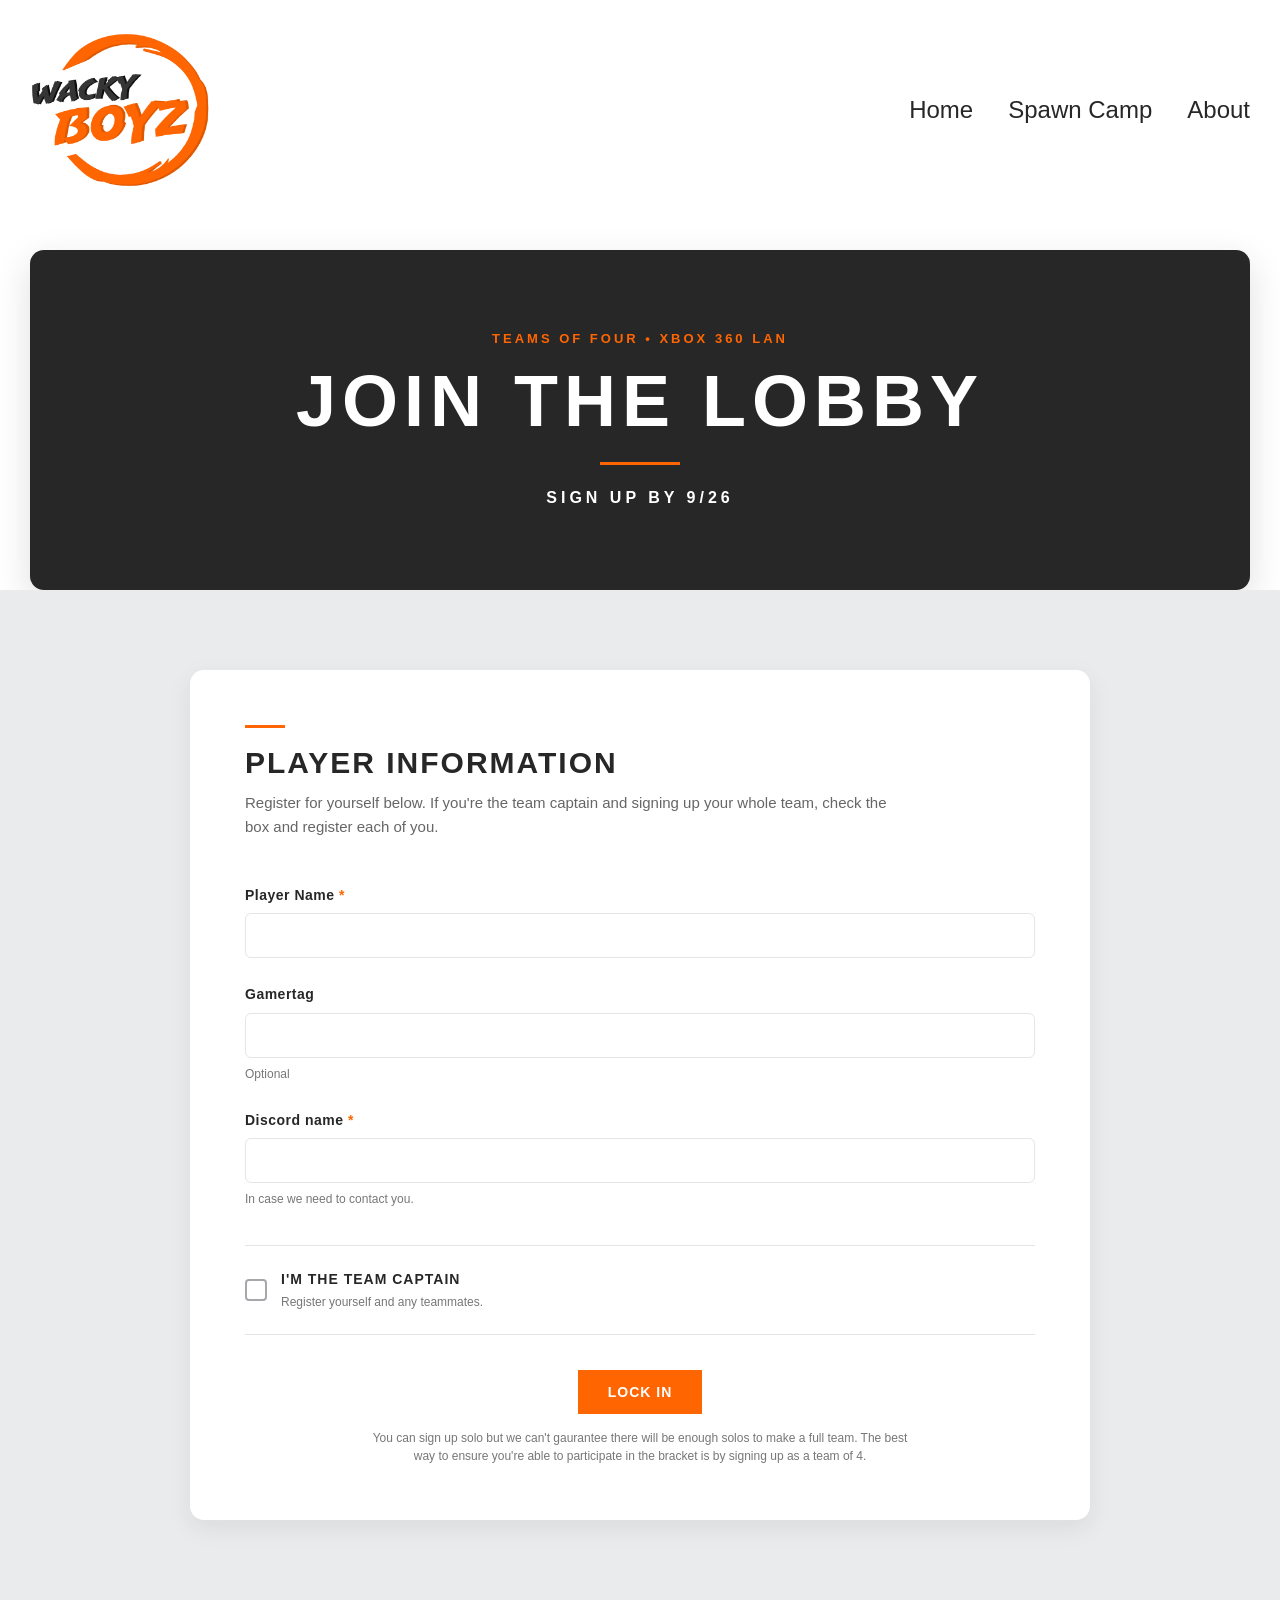
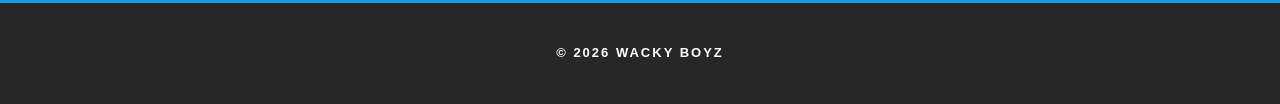
==== spawn-camp-signup.html @ e2bf660b "initial upload" ====
<!DOCTYPE html>

<html lang="en">

<head>

    <link rel="stylesheet" href="style.css">
    <link rel="stylesheet" href="spawn-camp-signup-style.css">

    <meta charset="UTF-8">
    <meta name="viewport" content="width=device-width, initial-scale=1.0">

    <meta name="robots" content="noindex, nofollow">

    <title>SPAWN CAMP Sign UP</title>

</head>

<body>


    <!-- HEADER -->

    <header class="site-header">

        <div class="header-inner">

            <a href="index.html" class="logo">
                <img src="wackyboyzlogo-orange.png" alt="Wacky Boyz Home">
            </a>

            <nav class="sc-nav">
                <a href="index.html">Home</a>
                <a href="spawn-camp.html">Spawn Camp</a>
                <a href="#">About</a>
            </nav>

        </div>

    </header>

    <main>

        <!-- SIGNUP HERO-->

        <section class="signup-hero">

            <div class="signup-hero-content">

                <p class="signup-eyebrow">
                    TEAMS OF FOUR • XBOX 360 LAN
                </p>

                <h1>
                    JOIN THE LOBBY
                </h1>

                <span class="signup-hero-line"></span>

                <p class="signup-hero-subtitle">
                    SIGN UP BY 9/26
                </p>

            </div>

        </section>

        <!-- SIGNUP FORM SECTION -->

        <section class="signup-section">

            <div class="signup-card">

                <!-- FORM HEADER -->

                <div class="signup-heading">

                    <span class="sc-section-line"></span>

                    <h2>
                        PLAYER INFORMATION
                    </h2>

                    <p>
                        Register for yourself below. If you're the team captain and signing up your whole team,
                        check the box and register each of you.
                    </p>

                </div>

                <!-- FORM -->

                <form id="spawn-camp-form">

                    <!-- HONEYPOT TEST -->
                     <div class="website-field" aria-hidden="true">
                        <label for="website">Website</label>
                        <input
                            type="text"
                            id="website"
                            name="website"
                            tabindex="-1"
                            autocomplete="off"
                            >
                     </div>
                    
                    <!-- PLAYER INFO -->

                    <div class="form-section">

                        <div class="form-field">

                            <label for="player-name">
                                Player Name
                                <span class="required">*</span>
                            </label>

                            <input
                                type="text"
                                id="player-name"
                                name="player-name"
                                required
                                >

                        </div>

                        <div class="form-field">

                            <label for="gamertag">
                                Gamertag
                            </label>

                            <input
                                type="text"
                                id="gamertag"
                                name="gamertag"
                                >

                                <span class="field-help">
                                    Optional
                                </span>

                        </div>

                        <div class="form-field">

                            <label for="discord">
                                Discord name
                                <span class="required">*</span>
                            </label>

                            <input
                                type="text"
                                id="discord"
                                name="discord"
                                required
                                >

                                <span class="field-help">
                                    In case we need to contact you.
                                </span>

                        </div>

                        <!-- CAPTAIN CHECKBOX -->

                        <div class="captain-option">

                            <label class="captain-label">

                                <input
                                    type="checkbox"
                                    id="captain"
                                    name="captain"
                                    >

                                    <span class="captain-checkmark"></span>

                                    <span class="captain-text">

                                        <strong>
                                            I'M THE TEAM CAPTAIN
                                        </strong>

                                        <small>
                                            Register yourself and any teammates.
                                        </small>

                                    </span>

                            </label>

                        </div>

                    </div>

                    <!-- CAPTAIN TEAM REGISTER -->

                    <div
                    class="team-section"
                    id="team-section"
                    >
                
                        <div class="form-section-heading">

                            <span class="sc-section-line"></span>

                            <h2>
                                TEAM INFO
                            </h2>

                            <p>
                                Enter your team name and add any teammates.
                            </p>

                        </div>

                        <!-- TEAM NAME -->

                        <div class="form-field">

                            <label for="team-name">
                                Team Name

                                <span class="required">*</span>
                            </label>

                            <input
                                type="text"
                                id="team-name"
                                name="teamName"
                                >

                        </div>

                        <!-- PLAYER 2 -->

                        <div class="team-player">

                            <h3>
                                PLAYER 2
                            </h3>
                        

                            <div class="player-fields">

                                <div class="form-field">

                                    <label for="player2-name">
                                        Player Name
                                        <span class="required">*</span>
                                    </label>

                                    <input
                                        type="text"
                                        id="player2-name"
                                        name="player2Name"
                                        >

                                </div>

                                <div class="form-field">

                                    <label for="player2-gamertag">
                                        Gamertag
                                    </label>

                                    <input
                                        type="text"
                                        id="player2-gamertag"
                                        name="player2Gamertag"
                                        >

                                </div>

                            </div>
                        
                        </div>

                        <!-- PLAYER 3 -->

                        <div class="team-player">

                            <h3>
                                PLAYER 3
                            </h3>
                        

                            <div class="player-fields">

                                <div class="form-field">

                                    <label for="player3-name">
                                        Player Name
                                        <span class="required">*</span>
                                    </label>

                                    <input
                                        type="text"
                                        id="player3-name"
                                        name="player3Name"
                                        >

                                </div>

                                <div class="form-field">

                                    <label for="player3-gamertag">
                                        Gamertag
                                    </label>

                                    <input
                                        type="text"
                                        id="player3-gamertag"
                                        name="player3Gamertag"
                                        >

                                </div>

                            </div>
                        
                        </div>

                        <!-- PLAYER 4 -->

                        <div class="team-player">

                            <h3>
                                PLAYER 4
                            </h3>
                        

                            <div class="player-fields">

                                <div class="form-field">

                                    <label for="player4-name">
                                        Player Name
                                        <span class="required">*</span>
                                    </label>

                                    <input
                                        type="text"
                                        id="player4-name"
                                        name="player4Name"
                                        >

                                </div>

                                <div class="form-field">

                                    <label for="player4-gamertag">
                                        Gamertag
                                    </label>

                                    <input
                                        type="text"
                                        id="player4-gamertag"
                                        name="player4Gamertag"
                                        >

                                </div>

                            </div>
                        
                        </div>

                </div>

                <!-- SUBMIT -->

                <div class="form-submit">

                    <button
                        type="submit"
                        class="button signup-button"
                    >
                        LOCK IN
                    </button>

                    <p class="individual-note">
                        You can sign up solo but we can't gaurantee there will be enough solos to make a full team. 
                        The best way to ensure you're able to participate in the bracket is by signing up as a team of 4.
                    </p>

                </div>


                </form>

                <div
                    id="form-message"
                    class="form-message"
                    role="alert"
                    aria-live="polite"
                >   
                    <div class="form-message-title"></div>
                    <div class="form-message-text"></div>
                </div>

            </div>

        </section>

    </main>

    <!-- FOOTER -->

    <footer class="sc-footer">

        <p>&copy; 2026 WACKY BOYZ</p>

    </footer>

    <!-- CAPTAIN FORM JAVASCRIPT -->


<script>

    // ==========================================
    // ELEMENTS
    // ==========================================

    const form =
        document.getElementById("spawn-camp-form");

    const captainCheckbox =
        document.getElementById("captain");

    const teamSection =
        document.getElementById("team-section");

    const teamName =
        document.getElementById("team-name");

    const player2Name =
        document.getElementById("player2-name");

    const player3Name =
        document.getElementById("player3-name");

    const player4Name =
        document.getElementById("player4-name");

    const formMessage =
        document.getElementById("form-message");

    const formMessageTitle =
        document.querySelector(".form-message-title");

    const formMessageText =
        document.querySelector(".form-message-text");


    // ==========================================
    // GOOGLE APPS SCRIPT URL
    // ==========================================

    const GOOGLE_SCRIPT_URL =
        "https://script.google.com/macros/s/AKfycbznLKEc0ATrYConMYRstm9h0zlsoPVOpaW9MFeiVCNhSXpK1Sp6u6oW7dK6UHxjqBIh/exec";


    // ==========================================
    // FORM MESSAGE
    // ==========================================

    function showFormMessage(type, title, message) {

        formMessage.classList.remove(
            "success",
            "error",
            "visible"
        );

        formMessage.classList.add(type);

        formMessageTitle.textContent =
            title;

        formMessageText.textContent =
            message;


        // Force the browser to recognize
        // the initial state before animating in.

        requestAnimationFrame(function() {

            formMessage.classList.add("visible");

        });


        // Bring the message into view

        formMessage.scrollIntoView({
            behavior: "smooth",
            block: "center"
        });

    }


    // ==========================================
    // CAPTAIN CHECKBOX
    // ==========================================

    captainCheckbox.addEventListener(
        "change",
        function() {

            const captain =
                this.checked;


            if (captain) {

                // Show team section

                teamSection.classList.add(
                    "visible"
                );


                // Require team name

                teamName.required = true;


                // Require all four players

                player2Name.required = true;
                player3Name.required = true;
                player4Name.required = true;

            } else {

                // Hide team section

                teamSection.classList.remove(
                    "visible"
                );


                // Remove requirements

                teamName.required = false;

                player2Name.required = false;
                player3Name.required = false;
                player4Name.required = false;

            }

        }
    );


    // ==========================================
    // FORM SUBMISSION
    // ==========================================

    form.addEventListener(
        "submit",
        async function(event) {

            // Prevent normal page submission

            event.preventDefault();


            // --------------------------------------
            // BROWSER VALIDATION
            // --------------------------------------

            if (!form.checkValidity()) {

                form.reportValidity();

                return;

            }


            // --------------------------------------
            // CAPTAIN VALIDATION
            // --------------------------------------

            if (captainCheckbox.checked) {

                const player2 =
                    player2Name.value.trim();

                const player3 =
                    player3Name.value.trim();

                const player4 =
                    player4Name.value.trim();


                if (
                    !player2 ||
                    !player3 ||
                    !player4
                ) {

                    showFormMessage(
                        "error",
                        "FULL TEAM REQUIRED",
                        "Captain registrations must include all 4 players."
                    );

                    return;

                }

            }


            // --------------------------------------
            // CHECK CAPTAIN STATUS
            // --------------------------------------

            const captain =
                captainCheckbox.checked;


            // --------------------------------------
            // BUILD FORM DATA
            // --------------------------------------

            const formData =
                new URLSearchParams();


            // --------------------------------------
            // PLAYER 1
            // --------------------------------------

            formData.append(
                "playerName",
                document
                    .getElementById("player-name")
                    .value
                    .trim()
            );

            formData.append(
                "gamertag",
                document
                    .getElementById("gamertag")
                    .value
                    .trim()
            );

            formData.append(
                "discord",
                document
                    .getElementById("discord")
                    .value
                    .trim()
            );


            // --------------------------------------
            // CAPTAIN
            // --------------------------------------

            formData.append(
                "captain",
                captain
                    ? "true"
                    : "false"
            );


            // --------------------------------------
            // TEAM NAME
            // --------------------------------------

            formData.append(
                "teamName",
                teamName.value.trim()
            );


            // --------------------------------------
            // PLAYER 2
            // --------------------------------------

            formData.append(
                "player2Name",
                player2Name.value.trim()
            );

            formData.append(
                "player2Gamertag",
                document
                    .getElementById("player2-gamertag")
                    .value
                    .trim()
            );

            formData.append(
                "player2Discord",
                ""
            );


            // --------------------------------------
            // PLAYER 3
            // --------------------------------------

            formData.append(
                "player3Name",
                player3Name.value.trim()
            );

            formData.append(
                "player3Gamertag",
                document
                    .getElementById("player3-gamertag")
                    .value
                    .trim()
            );

            formData.append(
                "player3Discord",
                ""
            );


            // --------------------------------------
            // PLAYER 4
            // --------------------------------------

            formData.append(
                "player4Name",
                player4Name.value.trim()
            );

            formData.append(
                "player4Gamertag",
                document
                    .getElementById("player4-gamertag")
                    .value
                    .trim()
            );

            formData.append(
                "player4Discord",
                ""
            );


            // --------------------------------------
            // HONEYPOT
            // --------------------------------------

            formData.append(
                "website",
                document
                    .getElementById("website")
                    .value
            );


            // ======================================
            // SEND TO GOOGLE APPS SCRIPT
            // ======================================

            try {

                const response =
                    await fetch(
                        GOOGLE_SCRIPT_URL,
                        {
                            method: "POST",
                            body: formData
                        }
                    );


                // ----------------------------------
                // READ GOOGLE RESPONSE
                // ----------------------------------

                const result =
                    await response.json();


                console.log(
                    "Google Apps Script response:",
                    result
                );


                // ----------------------------------
                // GOOGLE REJECTED SUBMISSION
                // ----------------------------------

                if (!result.success) {

                    showFormMessage(
                        "error",
                        "SOMETHING WENT WRONG",
                        result.message ||
                        "The registration could not be completed."
                    );

                    return;

                }


                // ==================================
                // SUCCESS
                // ==================================

                showFormMessage(
                    "success",
                    "You're Locked & Loaded",
                    "See you on the battlefield soldier o7"
                );


                // ----------------------------------
                // RESET FORM
                // ----------------------------------

                form.reset();


                // ----------------------------------
                // RESET TEAM SECTION
                // ----------------------------------

                teamSection.classList.remove(
                    "visible"
                );


                // ----------------------------------
                // RESET REQUIRED STATES
                // ----------------------------------

                teamName.required = false;

                player2Name.required = false;
                player3Name.required = false;
                player4Name.required = false;


            } catch (error) {

                // ----------------------------------
                // CONNECTION ERROR
                // ----------------------------------

                console.error(
                    "Registration error:",
                    error
                );


                showFormMessage(
                    "error",
                    "CONNECTION ERROR",
                    "We couldn't reach the registration server. Please check your connection and try again."
                );

            }

        }
    );

</script>



</body>





</html>
---- style.css ----
:root {
    --gray: #272727;
    --blue: #0c9ee7;
    --white: #ffffff;
    --light-gray: #a6a7ab;

    --background: #e9ebed;
    --border: #e3e5e7;

    --shadow: 0 8px 25px rgba(39,39,39,0.08);

    --orange: #ff6500;
}

* {
    box-sizing: border-box;
}

html {
    scroll-behavior: smooth;
}

body {
    margin: 0;
    padding: 0;
    
    background-color: var(--white);
    color: var(--gray);

    font-family: Arial, sans-serif;
    line-height: 1.6;
}
    
img {
    max-width: 100%;
    display: block;
}

a {
    color: var(--blue);
} 

.container {
    width: min(2000px, calc(100% - 60px));
    margin: 0 auto;
    padding: 0 30px;
}

.site-header {
    background: var(--white);
    border-bottom: none;
    

}

.header-inner {
    width: min(2000px, calc(100% - 60px));
    margin: 0 auto;

    min-height: 80px;
    padding: 20px 0px;

    display: flex;
    align-items: center;
}

.logo img{
    width: 180px;
    height: auto;
}

nav {
    display: flex;
    gap: 35px;
    margin-left: auto;
    align-items: center;

}

nav a {
    color: var(--gray);
    text-decoration: none;
    font-size: 24px;
    font-weight: 500;

    transition: color 0.2s ease;
}

nav a:hover {
    color: var(--blue);
}

h1,
h2,
h3 {
    color: var(--gray);
   margin-top: 0;
}

h1 {
    font-size: clamp(40px, 6vw, 64px);
    line-height: 1.05;
}

h2 {
    font-size: clamp(30px, 4vw, 42px);
    line-height: 1.1;
}

h3 {
    font-size: 22px;
    line-height: 1.2;
}

.button {
    display: inline-block;

    padding: 11px 22px;

    background: var(--blue);
    color: var(--white);

    text-decoration: none;

    font-size: 13px;
    letter-spacing: 0.5px;
    font-weight: 600;

    cursor: pointer;

    transition: 
        background-color 0.2s ease,
        border-color 0.2s ease,
        transform 0.2s ease;
}

.button:hover {
    background-color: var(--gray);
    border-color: var(--gray);

    transform: translateY(-1px);
}

.section-line {
    display: block;

    width: 40px;
    height: 3px;

    background-color: var(--blue);

    margin: 12px auto 0;
}

.section-heading {
    text-align: center;
    margin-bottom: 50px;
}

.section-heading h2 {
    margin: 0px;

    color: var(--gray);

    font-size: 32px;
    line-height: 1.2;
    letter-spacing: 2px;
}

.section-heading .section-line {
    width: 45px;
    height: 3px;

    background-color: var(--blue);
    
    margin: 12 auto 0;
}

.about-section {
    display: grid;
    grid-template-columns: 1fr 1fr;
    
    background-color: var(--white);

    padding: 70px 50px;

    border-radius: 14px;

    box-shadow: 0 8px 25px rgba(39,39,39,0.06);
}

.about-text {
    padding: 40px 50px 40px 30px;

    display: flex;
    flex-direction: column;
    justify-content: center;
    align-items: flex-start;
}

.about-text p {
    max-width: 550px;
    color: var(--gray);
}

.about-text .button {
    margin-top: 15px;
}

.about-image {
    display: flex;
    align-items: center;
    justify-content: center;

    padding: 20px;
}

.about-image img {
    width: 100%;
    max-width: 800px;

    height: 520px;
    object-fit: cover;

    border-radius: 14px;
    
}

.card-section {
    background-color: var(--background);
    padding: 90px 0;
    border-radius: 12px;
}

.card-section .container {
    width: min(1600px, 100%);
    margin: 0 auto;
    padding: 0;
    background-color: transparent;
}

.card-grid {
    display: grid;
    grid-template-columns: repeat(3, 1fr);

    gap: 30px;

    max-width: 1600px;
    margin: 0 auto;
    
}

.card {
    display: flex;
    flex-direction: column;

    background-color: var(--white);

    border-radius: 12px;
    overflow: hidden;

    box-shadow: 0 10px 30px rgba(39,39,39,0.12);

    transition:
        transform 0.2s ease,
        box-shadow 0.2s ease;
   
}

.card:hover {
    transform: translateY(-5px);
    box-shadow: 0 15px 35px rgba(39,39,39,0.18);
}

.card img {
    width: 100%;
    height: 220px;
    object-fit: cover;
}

.card-content {
    padding: 25px;
    text-align: center;

    display: flex;
    flex-direction: column;
    flex-grow: 1;
}

.card-content p {
    color: #666;
}

.card-content h3 {
    margin-bottom: 10px;
}


.card .button {
    margin-top: auto;
    align-self: center;
    
}

.hero {
    position: relative;
    height: 550px;
    overflow: hidden;

    background-color: var(--gray);
    color: var(--white);

    border-radius: 14px;
    box-shadow: 0 12px 35px rgba(39,39,39,0.15);
}

.hero img {
    width: 100%;
    height: 100%;

    object-fit: cover;

    filter: brightness(0.55) saturate(1.15);

    transition: transform 0.5s ease;
}

.hero-content {
    position: absolute;

    top: 50%;
    left: 50%;

    transform: translate(-50%, -50%);

    width: min(850px, 90%);

    text-align: center;
    color: var(--white);

    z-index: 2;
}

.hero-content h1 {
    margin: 10px 0;

    color: var(--white);
    
    font-size: clamp(48px, 7vw, 82px);
    line-height: 1;
    
    letter-spacing: 8px;
    font-weight: 800;
    
    text-shadow: 0 4px 15px rgba(0,0,0,0.35);
}

.hero-content p:not(.eyebrow) {
    max-width: 650px;

    margin: 20px auto 0;

    color: var(--white);

    font-size: 18px;
    line-height: 1.7;

    text-shadow: 0 2px 8px rgba(0,0,0,0.4);
}

.hero-span {
    display: block;

    width: min(400px, 70%);
    height: 3px;

    background: var(--blue);

    margin: 25px auto 30px;

    box-shadow: 0 0 12px rgba(12,158,231,0.5);
    
}

.eyebrow {
    margin: 0;
    
    color: var(--blue);

    font-size: 14px;
    letter-spacing: 4px;
    font-weight: 800;

    text-shadow: 0 2px 8px rgba(0,0,0,0.4);
}

main {
    background-color: var(--white);
}

footer {
    background-color: var(--gray);

    color: var(--white);

    text-align: center;

    padding: 40px 20px;

    border-top: 3px solid var(--blue)
}

footer p {
    margin: 0;

    font-size: 13px;
    font-weight: 600;

    letter-spacing: 2px;

    color: var(--white);

    text-transform: uppercase;
}

@media (max-width: 768px) {
    .about-section {
        grid-template-columns: 1fr;
    }

    .about-text {
        padding: 50px 25px;
    }

    .hero {
        height: 450px;
    }

    .hero-content {
        font-size: 40px;
        letter-spacing: 4px;
    }

    .card-grid {
        grid-template-columns: 1fr;
    }
}
---- spawn-camp-signup-style.css ----
/*=========================
  NAV HOVER
  ========================= */
  nav a:hover {
    color: var(--orange);
}

/*=========================
  SIGNUP HERO
  ========================= */

  .signup-hero {
    width: min(1600px, calc(100% - 60px));

    min-height: 340px;

    margin: 30px auto 0;

    background-color: var(--gray);

    display: flex;
    align-items: center;
    justify-content: center;

    text-align: center;

    border-radius: 14px;

    box-shadow: 0 12px 35px rgba(39,39,39,0.15);
  }

  .signup-hero-content {
    padding: 60px 30px;
  }

  .signup-eyebrow {
    margin: 0 0 15px;

    color: var(--orange);

    font-size: 13px;
    font-weight: 800;

    letter-spacing: 3px;
  }

  .signup-hero h1 {
    margin: 0;

    color: var(--white);

    font-size: clamp(46px, 6vw, 72px);

    line-height: 1;

    letter-spacing: 6px;

    font-weight: 800;
  }

  .signup-hero-line {
    display:block;

    width: 80px;
    height: 3px;

    margin: 25px auto 20px;

    background-color: var(--orange);
  }
  
  .signup-hero-subtitle {
    margin: 0;

    color: var(--white);

    font-size: 16px;
    font-weight: 700;

    letter-spacing: 4px;
  }

  /*=========================
  SIGNUP SECTION-LINE
  ========================= */
  .sc-section-line {
    display: block;

    width: 40px;
    height: 3px;

    background-color: var(--orange);

    margin-bottom: 18px;
}

/*=========================
  SIGNUP SECTION
  ========================= */

  .signup-section {
    background-color: var(--background);

    padding: 80px 30px;
  }

  .signup-card {
    width: min(900px, 100%);

    margin: 0 auto;

    padding: 55px;

    background-color: var(--white);

    border-radius: 14px;

    box-shadow: var(--shadow);
  }

/*=========================
  FORM HEADING
  ========================= */

  .signup-heading {
    margin-bottom: 45px;
  }

  .signup-heading .section-line {
    width: 45px;
    height: 3px;

    margin: 0 0 15px;
  }


  .signup-heading h2,
  .form-section-heading h2 {
    margin: 0;

    color: var(--gray);

    font-size: 30px;

    line-height: 1.1;

    letter-spacing: 2px;

    font-weight: 800;
  }

  .signup-heading p,
  .form-section-heading p {
    max-width: 650px;

    margin: 12px 0 0;

    color: #666;

    font-size: 15px;
  }

/*=========================
  FORM FIELDS
  ========================= */

  .form-section {
    display: flex;

    flex-direction: column;

    gap: 25px;
  }

  .form-field {
    display: flex;

    flex-direction: column;

    gap: 7px;
  }

  .form-field label {
    color: var(--gray);

    font-size: 14px;

    font-weight: 700;

    letter-spacing: 0.5px;
  }

  .required {
    color: var(--orange);
  }

  .form-field input {
    width: 100%;

    padding: 13px 14px;

    border:  1px solid var(--border);

    border-radius: 6px;

    background-color: var(--white);

    color: var(--gray);

    font-family: Arial, sans-serif;

    font-size: 15px;

    outline: none;

    transition:
        border-color 0.2s ease,
        box-shadow 0.2s ease;
  }

  .form-field input:focus {
    border-color: var(--orange);

    box-shadow: 0 0 0 3px rgba(231, 162, 12, 0.12);
  }

  .field-help {
    color: #777;

    font-size: 12px;
  }

  .website-field {
    position: absolute;
    left: -9999px;
    width: 1px;
    height: 1px;
    overflow: hidden;
  }

/*=========================
  CAPTAIN OPTION
  ========================= */

  .captain-option {
    margin-top: 10px;
    padding: 22px 0;
    border-top: 1px solid var(--border);
    border-bottom: 1px solid var(--border);
  }

  .captain-label {
    display: flex;

    align-items: center;

    gap: 14px;

    cursor: pointer;

  }


  .captain-label input {
    position: absolute;

    opacity: 0;

    pointer-events: none;
  }

  .captain-checkmark {
    width: 22px;
    height: 22px;

    flex-shrink: 0;

    border: 2px solid var(--light-gray);

    border-radius: 4px;

    position: relative;

    transition:
        background-color 0.2s ease,
        border-color 0.2s ease;
  }

  .captain-label input:checked + .captain-checkmark {
    background-color: var(--orange);

    border-color: var(--orange);
  }

  .captain-label input:checked + .captain-checkmark::after {
    content: "";

    position: absolute;

    left: 6px;
    top: 2px;

    width: 6px;
    height: 11px;

    border: solid white;
    
    border-width: 0 2px 2px 0;

    transform: rotate(45deg);
  }

  .captain-text {
    display: flex;

    flex-direction: column;

    gap: 3px;
  }

  .captain-text strong {
    color: var(--gray);

    font-size: 14px;

    letter-spacing: 1px;
  }

  .captain-text small {
    color: #777;

    font-size: 12px;
  }

/*=========================
  TEAM SECTION
  ========================= */

  .team-section {
    display: none;

    margin-top: 55px;

    padding-top: 45px;

    border-top: 1px solid var(--border);
  }

  .team-section.visible {
    display: block;
  }

  .form-section-heading {
    margin-bottom: 35px;
  }

  .form-section-heading .sc-section-line {
    width: 45px;
    height: 3px;

    margin: 0 0 15px;
  }
  
/*=========================
  ADDITIONAL PLAYERS
  ========================= */

  .team-player {
    margin-top: 35px;

    padding-top: 30px;

    border-top: 1px solid var(--border);
  }

  .team-player h3 {
    margin: 0 0 20px;

    color: var(--gray);

    font-size: 17px;

    letter-spacing: 2px;

    font-weight: 800;
  }

  .player-fields {
    display: grid;

    grid-template-columns: 1fr 1fr;

    gap: 20px;
  }

  /* Make Player Name Span Full Row */

  .player-fields .form-field:first-child {
    grid-column: 1 / -1;
  }

/*=========================
  SUBMIT
  ========================= */

  .form-submit {
    margin-top: 35px;

    padding-top: 0;

    text-align: center;
  }

  .signup-button {
    border: none;
    background-color: var(--orange);

    padding: 14px 30px;

    font-size: 14px;

    letter-spacing: 1px;
  }

  .individual-note {
    max-width: 550px;

    margin: 15px auto 0;

    color: #777;

    font-size: 12px;

    line-height: 1.5;
  }

/*=========================
  FORM STATUS MESSAGE
  ========================= */

  .form-message {
    display: none;

    margin-top: 30px;
    padding: 25px 30px;

    border-left: 4px solid var(--orange);

    background-color: var(--background);

    color: var(--gray);

    text-align: left;

    opacity: 0;
    transform: translateY(-8px);

    transition:
        opacity 0.25s ease,
        transform 0.25s ease;
}


/* Visible state */

.form-message.visible {
    display: block;

    opacity: 1;
    transform: translateY(0);
}


/* Success */

.form-message.success {
    border-left-color: var(--orange);
}


/* Error */

.form-message.error {
    border-left-color: var(--gray);
}


/* Title */

.form-message-title {
    margin-bottom: 5px;

    font-size: 18px;
    font-weight: 700;

    letter-spacing: 1.5px;
}


/* Message */

.form-message-text {
    font-size: 15px;
    line-height: 1.6;

    color: #666;
}

/*=========================
  MOBILE
  ========================= */

  @media (max-width: 768px) {

    .signup-hero {
        width: calc(100% - 30px);

        min-height: 300px;

        margin-top: 20px;
    }

    .signup-hero-content {
        padding: 50px 20px;
    }

    .signup-hero h1 {
        letter-spacing: 3px;
    }

    .signup-eyebrow {
        font-size: 11px;

        letter-spacing: 2px;
    }

    .signup-section {
        padding: 50px 15px;

    }

    .signup-card {
        padding: 35px 25px;
    }

    .player-fields {
        grid-template-columns: 1fr;
    }

    .player-fields .form-field:first-child {
        grid-column: auto;
    }

     .form-message {
        padding: 20px;
    }
  }
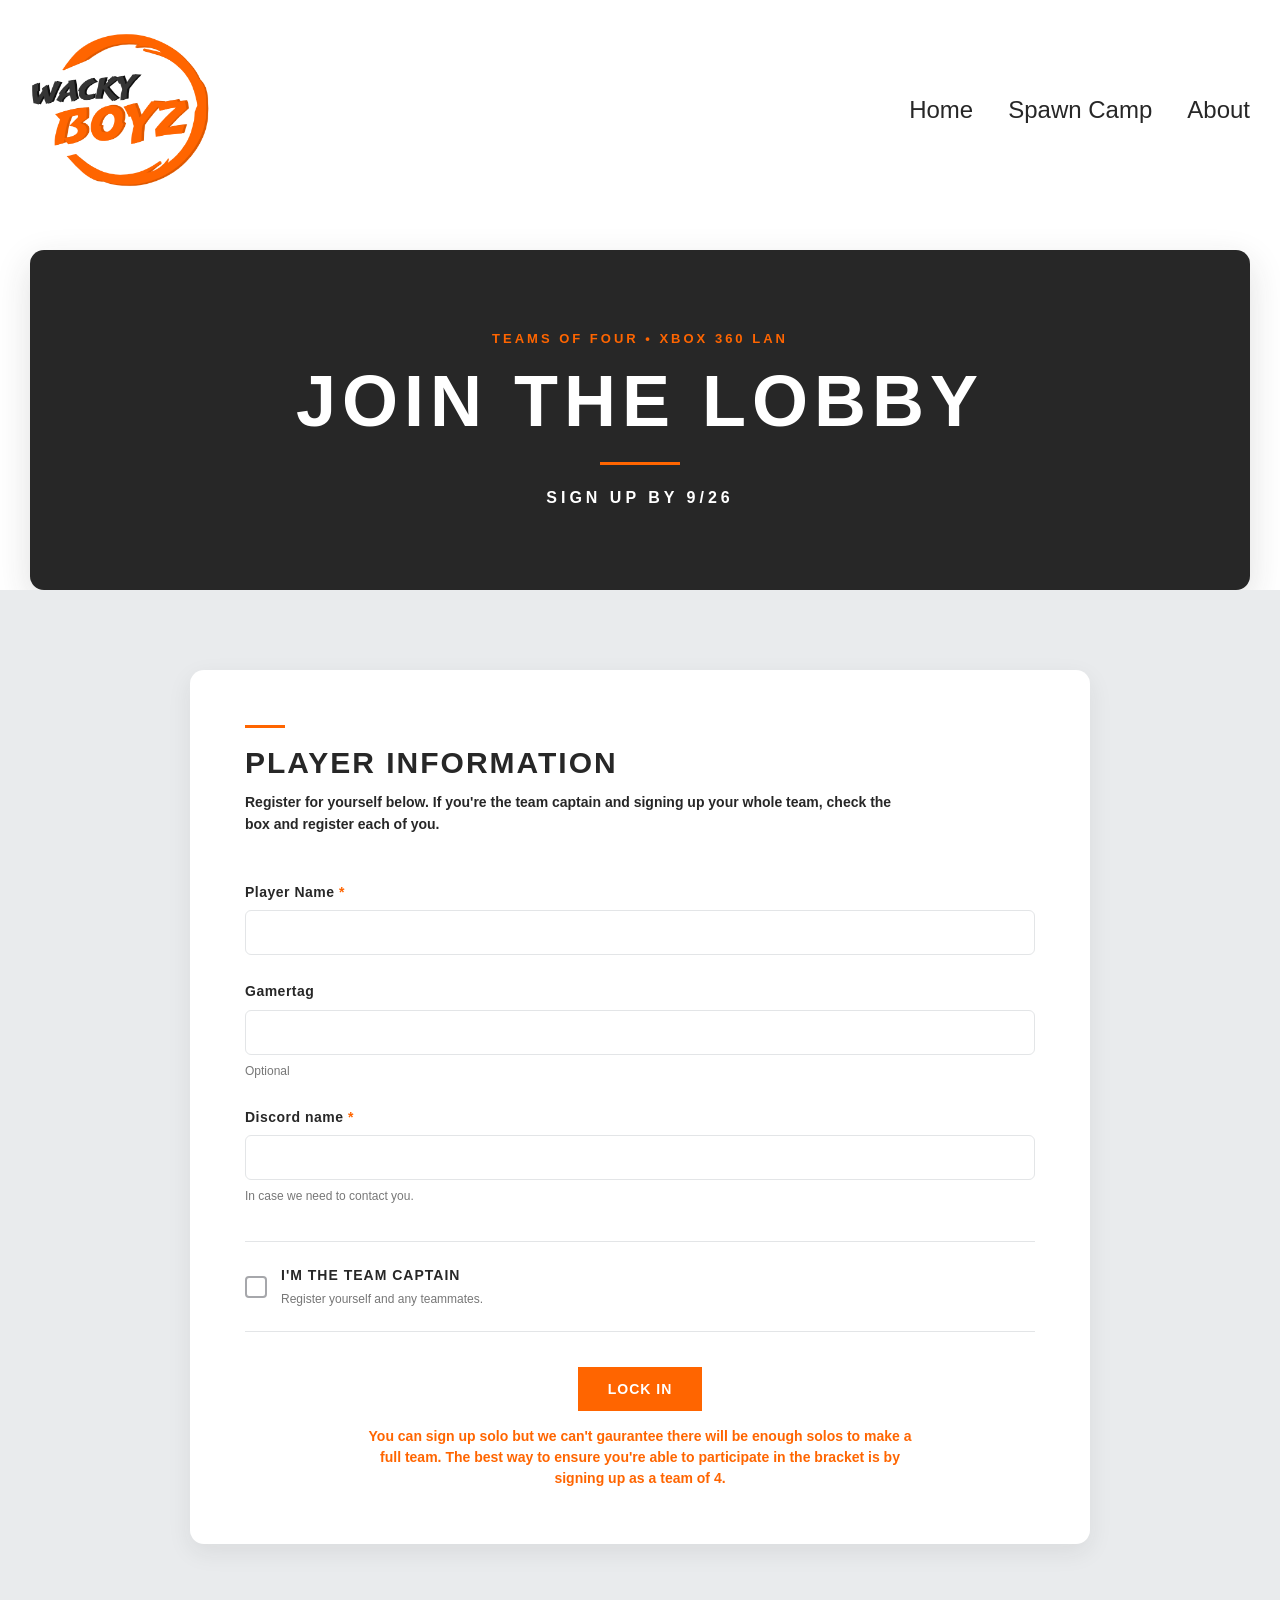
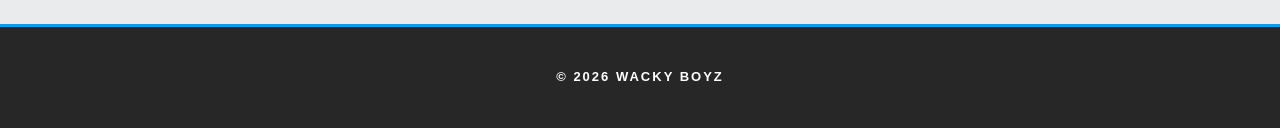
==== commit f14b5242: "changed form to include solo player signup warning" ====
--- a/spawn-camp-signup.html
+++ b/spawn-camp-signup.html
@@ -414,6 +414,102 @@
 
     <!-- CAPTAIN FORM JAVASCRIPT -->
 
+    <!-- ==========================================
+     SOLO PLAYER CONFIRMATION MODAL
+========================================== -->
+
+<div
+    id="solo-confirm-modal"
+    class="solo-confirm-modal"
+    aria-hidden="true"
+>
+
+    <div
+        class="solo-confirm-backdrop"
+        id="solo-confirm-backdrop"
+    ></div>
+
+
+    <div
+        class="solo-confirm-dialog"
+        role="dialog"
+        aria-modal="true"
+        aria-labelledby="solo-confirm-title"
+    >
+
+        <button
+            type="button"
+            class="solo-confirm-close"
+            id="solo-confirm-close"
+            aria-label="Close"
+        >
+            &times;
+        </button>
+
+
+        <div class="solo-confirm-content">
+
+            <span class="solo-confirm-label">
+                SOLO REGISTRATION
+            </span>
+
+
+            <h2 id="solo-confirm-title">
+                WAIT — LOOKING FOR A TEAM?
+            </h2>
+
+
+            <span class="solo-confirm-line"></span>
+
+
+            <p>
+                Solo registration is allowed, but we strongly
+                encourage players to join a full team before
+                registering.
+            </p>
+
+
+            <p>
+                If you already have 4 players, go back and
+                check <strong>"I'm the captain"</strong> to
+                register your full team together.
+            </p>
+
+
+            <p>
+                If you register as a solo player and later
+                find a team, please <strong>contact us instead
+                of submitting another registration.</strong>
+                We'll update your registration.
+            </p>
+
+
+            <div class="solo-confirm-actions">
+
+                <button
+                    type="button"
+                    class="solo-confirm-secondary"
+                    id="solo-confirm-cancel"
+                >
+                    GO BACK
+                </button>
+
+
+                <button
+                    type="button"
+                    class="solo-confirm-primary"
+                    id="solo-confirm-continue"
+                >
+                    CONTINUE AS SOLO
+                </button>
+
+            </div>
+
+        </div>
+
+    </div>
+
+</div>
 
 <script>
 
@@ -450,6 +546,23 @@
 
     const formMessageText =
         document.querySelector(".form-message-text");
+
+        const soloConfirmModal =
+    document.getElementById("solo-confirm-modal");
+
+const soloConfirmClose =
+    document.getElementById("solo-confirm-close");
+
+const soloConfirmCancel =
+    document.getElementById("solo-confirm-cancel");
+
+const soloConfirmContinue =
+    document.getElementById("solo-confirm-continue");
+
+const soloConfirmBackdrop =
+    document.getElementById("solo-confirm-backdrop");
+
+let soloSubmissionConfirmed = false;
 
 
     // ==========================================
@@ -561,12 +674,35 @@
     // ==========================================
 
     form.addEventListener(
-        "submit",
-        async function(event) {
-
-            // Prevent normal page submission
-
-            event.preventDefault();
+    "submit",
+    async function(event) {
+
+        event.preventDefault();
+
+
+        if (!form.checkValidity()) {
+
+            form.reportValidity();
+
+            return;
+
+        }
+
+
+        // --------------------------------------
+        // SOLO CONFIRMATION
+        // --------------------------------------
+
+        if (
+            !captainCheckbox.checked &&
+            !soloSubmissionConfirmed
+        ) {
+
+            openSoloConfirmModal();
+
+            return;
+
+        }
 
 
             // --------------------------------------
@@ -874,6 +1010,79 @@
         }
     );
 
+    // ==========================================
+// SOLO CONFIRMATION MODAL
+// ==========================================
+
+function openSoloConfirmModal() {
+
+    soloConfirmModal.classList.add("visible");
+
+    soloConfirmModal.setAttribute(
+        "aria-hidden",
+        "false"
+    );
+
+    document.body.style.overflow =
+        "hidden";
+
+}
+
+
+function closeSoloConfirmModal() {
+
+    soloConfirmModal.classList.remove(
+        "visible"
+    );
+
+    soloConfirmModal.setAttribute(
+        "aria-hidden",
+        "true"
+    );
+
+    document.body.style.overflow =
+        "";
+
+}
+
+// ==========================================
+// CLOSE SOLO MODAL
+// ==========================================
+
+soloConfirmClose.addEventListener(
+    "click",
+    closeSoloConfirmModal
+);
+
+soloConfirmCancel.addEventListener(
+    "click",
+    closeSoloConfirmModal
+);
+
+soloConfirmBackdrop.addEventListener(
+    "click",
+    closeSoloConfirmModal
+);
+
+// ==========================================
+// CONFIRM SOLO REGISTRATION
+// ==========================================
+
+soloConfirmContinue.addEventListener(
+    "click",
+    function() {
+
+        soloSubmissionConfirmed = true;
+
+        closeSoloConfirmModal();
+
+        form.requestSubmit();
+
+    }
+);
+
+soloSubmissionConfirmed = false;
+
 </script>
 
 
--- a/style.css
+++ b/style.css
@@ -173,7 +173,7 @@
 
     background-color: var(--blue);
     
-    margin: 12 auto 0;
+    margin: 12px auto 0;
 }
 
 .about-section {
@@ -424,24 +424,262 @@
 }
 
 @media (max-width: 768px) {
+
+    /* --------------------------------------
+       GLOBAL
+    -------------------------------------- */
+
+    body {
+        overflow-x: hidden;
+    }
+
+    .container {
+        width: calc(100% - 24px);
+        padding: 0;
+    }
+
+
+    /* --------------------------------------
+       HEADER
+    -------------------------------------- */
+
+    .header-inner {
+        width: calc(100% - 30px);
+        min-height: auto;
+        padding: 14px 0 12px;
+
+        display: flex;
+        flex-direction: column;
+
+        align-items: center;
+        gap: 12px;
+    }
+
+    .logo img {
+        width: 115px;
+    }
+
+    nav {
+        width: 100%;
+
+        display: flex;
+        justify-content: center;
+        align-items: center;
+
+        gap: 18px;
+
+        margin-left: 0;
+    }
+
+    nav a {
+        font-size: 13px;
+        font-weight: 700;
+        white-space: nowrap;
+    }
+
+
+    /* --------------------------------------
+       HEADINGS
+    -------------------------------------- */
+
+    h1 {
+        font-size: clamp(36px, 10vw, 52px);
+    }
+
+    h2 {
+        font-size: clamp(28px, 7vw, 38px);
+    }
+
+    h3 {
+        font-size: 19px;
+    }
+
+
+    /* --------------------------------------
+       BUTTON
+    -------------------------------------- */
+
+    .button {
+        min-height: 44px;
+
+        padding: 12px 20px;
+
+        font-size: 12px;
+
+        display: inline-flex;
+        align-items: center;
+        justify-content: center;
+    }
+
+
+    /* --------------------------------------
+       SECTION SPACING
+    -------------------------------------- */
+
+    .section-heading {
+        margin-bottom: 35px;
+    }
+
+    .section-heading h2 {
+        font-size: 27px;
+        letter-spacing: 1.5px;
+    }
+
+
+    /* --------------------------------------
+       ABOUT
+    -------------------------------------- */
+
     .about-section {
         grid-template-columns: 1fr;
+        gap: 25px;
     }
 
     .about-text {
-        padding: 50px 25px;
-    }
+        padding: 5px 0 15px;
+    }
+
+    .about-text p {
+        font-size: 14px;
+        line-height: 1.7;
+    }
+
+    .about-image {
+        padding: 0;
+    }
+
+    .about-image img {
+        height: 260px;
+        border-radius: 10px;
+    }
+
+
+    /* --------------------------------------
+       CARD SECTION
+    -------------------------------------- */
+
+    .card-section {
+        padding: 50px 12px;
+        border-radius: 8px;
+    }
+
+    .card-section .container {
+        width: 100%;
+        padding: 0;
+    }
+
+    .card-grid {
+        display: grid;
+        grid-template-columns: 1fr;
+        gap: 18px;
+    }
+
+    .card {
+        border-radius: 10px;
+    }
+
+    .card img {
+        height: 190px;
+    }
+
+    .card-content {
+        padding: 20px 18px 22px;
+    }
+
+    .card-content h3 {
+        font-size: 21px;
+    }
+
+    .card-content p {
+        font-size: 14px;
+        line-height: 1.6;
+    }
+
+
+    /* --------------------------------------
+       MAIN HERO
+    -------------------------------------- */
 
     .hero {
-        height: 450px;
+        height: 360px;
+        border-radius: 10px;
     }
 
     .hero-content {
-        font-size: 40px;
-        letter-spacing: 4px;
-    }
-
-    .card-grid {
-        grid-template-columns: 1fr;
-    }
-}+        width: calc(100% - 32px);
+    }
+
+    .hero-content h1 {
+        font-size: clamp(36px, 11vw, 52px);
+        letter-spacing: 3px;
+        line-height: 1;
+    }
+
+    .hero-content p:not(.eyebrow) {
+        font-size: 14px;
+        line-height: 1.55;
+        margin-top: 15px;
+    }
+
+    .hero-span {
+        width: 180px;
+        margin: 18px auto 22px;
+    }
+
+    .eyebrow {
+        font-size: 10px;
+        letter-spacing: 2.5px;
+    }
+
+
+    /* --------------------------------------
+       FOOTER
+    -------------------------------------- */
+
+    footer {
+        padding: 30px 15px;
+    }
+
+    footer p {
+        font-size: 11px;
+        letter-spacing: 1.5px;
+    }
+
+}
+
+@media (max-width: 500px) {
+
+    .header-inner {
+        width: calc(100% - 20px);
+    }
+
+    nav {
+        gap: 12px;
+    }
+
+    nav a {
+        font-size: 12px;
+    }
+
+    .hero {
+        height: 335px;
+    }
+
+    .hero-content h1 {
+        font-size: 38px;
+        letter-spacing: 2px;
+    }
+
+    .hero-content p:not(.eyebrow) {
+        font-size: 13px;
+    }
+
+    .card-section {
+        padding: 40px 10px;
+    }
+
+    .about-section {
+        padding: 25px 15px;
+    }
+
+}
--- a/spawn-camp-signup-style.css
+++ b/spawn-camp-signup-style.css
@@ -155,9 +155,11 @@
 
     margin: 12px 0 0;
 
-    color: #666;
-
-    font-size: 15px;
+    color: var(--gray);
+
+    font-size: 14px;
+
+    font-weight: bold;
   }
 
 /*=========================
@@ -427,12 +429,15 @@
 
     margin: 15px auto 0;
 
-    color: #777;
-
-    font-size: 12px;
+    color: var(--orange);
+
+    font-size: 14px;
 
     line-height: 1.5;
-  }
+
+    font-weight: bold;
+  }
+
 
 /*=========================
   FORM STATUS MESSAGE
@@ -555,3 +560,289 @@
         padding: 20px;
     }
   }
+
+  /* ==========================================
+   SOLO CONFIRMATION MODAL
+========================================== */
+
+.solo-confirm-modal {
+    position: fixed;
+
+    inset: 0;
+
+    display: flex;
+
+    align-items: center;
+    justify-content: center;
+
+    padding: 20px;
+
+    z-index: 9999;
+
+    opacity: 0;
+    visibility: hidden;
+
+    transition:
+        opacity 0.2s ease,
+        visibility 0.2s ease;
+}
+
+
+.solo-confirm-modal.visible {
+    opacity: 1;
+    visibility: visible;
+}
+
+
+/* ------------------------------------------
+   BACKDROP
+------------------------------------------ */
+
+.solo-confirm-backdrop {
+    position: absolute;
+
+    inset: 0;
+
+    background: rgba(39,39,39,0.72);
+
+    backdrop-filter: blur(3px);
+}
+
+
+/* ------------------------------------------
+   DIALOG
+------------------------------------------ */
+
+.solo-confirm-dialog {
+    position: relative;
+
+    width: min(560px, 100%);
+
+    max-height: calc(100vh - 40px);
+
+    overflow-y: auto;
+
+    background: var(--white);
+
+    border-radius: 12px;
+
+    box-shadow:
+        0 20px 60px rgba(0,0,0,0.25);
+
+    transform: translateY(12px);
+
+    transition:
+        transform 0.2s ease;
+}
+
+
+.solo-confirm-modal.visible
+.solo-confirm-dialog {
+
+    transform: translateY(0);
+}
+
+
+/* ------------------------------------------
+   CLOSE BUTTON
+------------------------------------------ */
+
+.solo-confirm-close {
+    position: absolute;
+
+    top: 12px;
+    right: 14px;
+
+    width: 36px;
+    height: 36px;
+
+    border: none;
+
+    background: transparent;
+
+    color: #777;
+
+    font-size: 28px;
+
+    line-height: 1;
+
+    cursor: pointer;
+}
+
+
+.solo-confirm-close:hover {
+    color: var(--gray);
+}
+
+
+/* ------------------------------------------
+   CONTENT
+------------------------------------------ */
+
+.solo-confirm-content {
+    padding: 40px 35px 35px;
+}
+
+
+.solo-confirm-label {
+    display: block;
+
+    margin-bottom: 10px;
+
+    color: var(--orange);
+
+    font-size: 11px;
+
+    font-weight: 800;
+
+    letter-spacing: 2px;
+}
+
+
+.solo-confirm-content h2 {
+    margin: 0;
+
+    color: var(--gray);
+
+    font-size: clamp(27px, 5vw, 36px);
+
+    line-height: 1.05;
+
+    font-weight: 800;
+}
+
+
+.solo-confirm-line {
+    display: block;
+
+    width: 45px;
+    height: 3px;
+
+    margin: 18px 0 22px;
+
+    background: var(--orange);
+}
+
+
+.solo-confirm-content p {
+    margin: 0 0 15px;
+
+    color: #555;
+
+    font-size: 15px;
+
+    line-height: 1.65;
+}
+
+
+.solo-confirm-content p:last-of-type {
+    margin-bottom: 0;
+}
+
+
+/* ------------------------------------------
+   ACTIONS
+------------------------------------------ */
+
+.solo-confirm-actions {
+    display: flex;
+
+    justify-content: flex-end;
+
+    gap: 12px;
+
+    margin-top: 30px;
+}
+
+
+.solo-confirm-secondary,
+.solo-confirm-primary {
+    min-height: 44px;
+
+    padding: 11px 18px;
+
+    border-radius: 4px;
+
+    font-family: inherit;
+
+    font-size: 11px;
+
+    font-weight: 800;
+
+    letter-spacing: 1.2px;
+
+    cursor: pointer;
+
+    transition:
+        background-color 0.2s ease,
+        border-color 0.2s ease,
+        transform 0.2s ease;
+}
+
+
+.solo-confirm-secondary {
+    border: 1px solid var(--border);
+
+    background: var(--white);
+
+    color: var(--gray);
+}
+
+
+.solo-confirm-secondary:hover {
+    border-color: var(--gray);
+
+    background: #f7f7f7;
+}
+
+
+.solo-confirm-primary {
+    border: 1px solid var(--orange);
+
+    background: var(--orange);
+
+    color: var(--white);
+}
+
+
+.solo-confirm-primary:hover {
+    background: var(--gray);
+
+    border-color: var(--gray);
+
+    transform: translateY(-1px);
+}
+
+
+/* ------------------------------------------
+   MOBILE
+------------------------------------------ */
+
+@media (max-width: 600px) {
+
+    .solo-confirm-modal {
+        padding: 15px;
+    }
+
+    .solo-confirm-content {
+        padding: 35px 22px 22px;
+    }
+
+    .solo-confirm-content h2 {
+        font-size: 27px;
+    }
+
+    .solo-confirm-content p {
+        font-size: 14px;
+    }
+
+    .solo-confirm-actions {
+        flex-direction: column-reverse;
+    }
+
+    .solo-confirm-secondary,
+    .solo-confirm-primary {
+        width: 100%;
+    }
+
+}
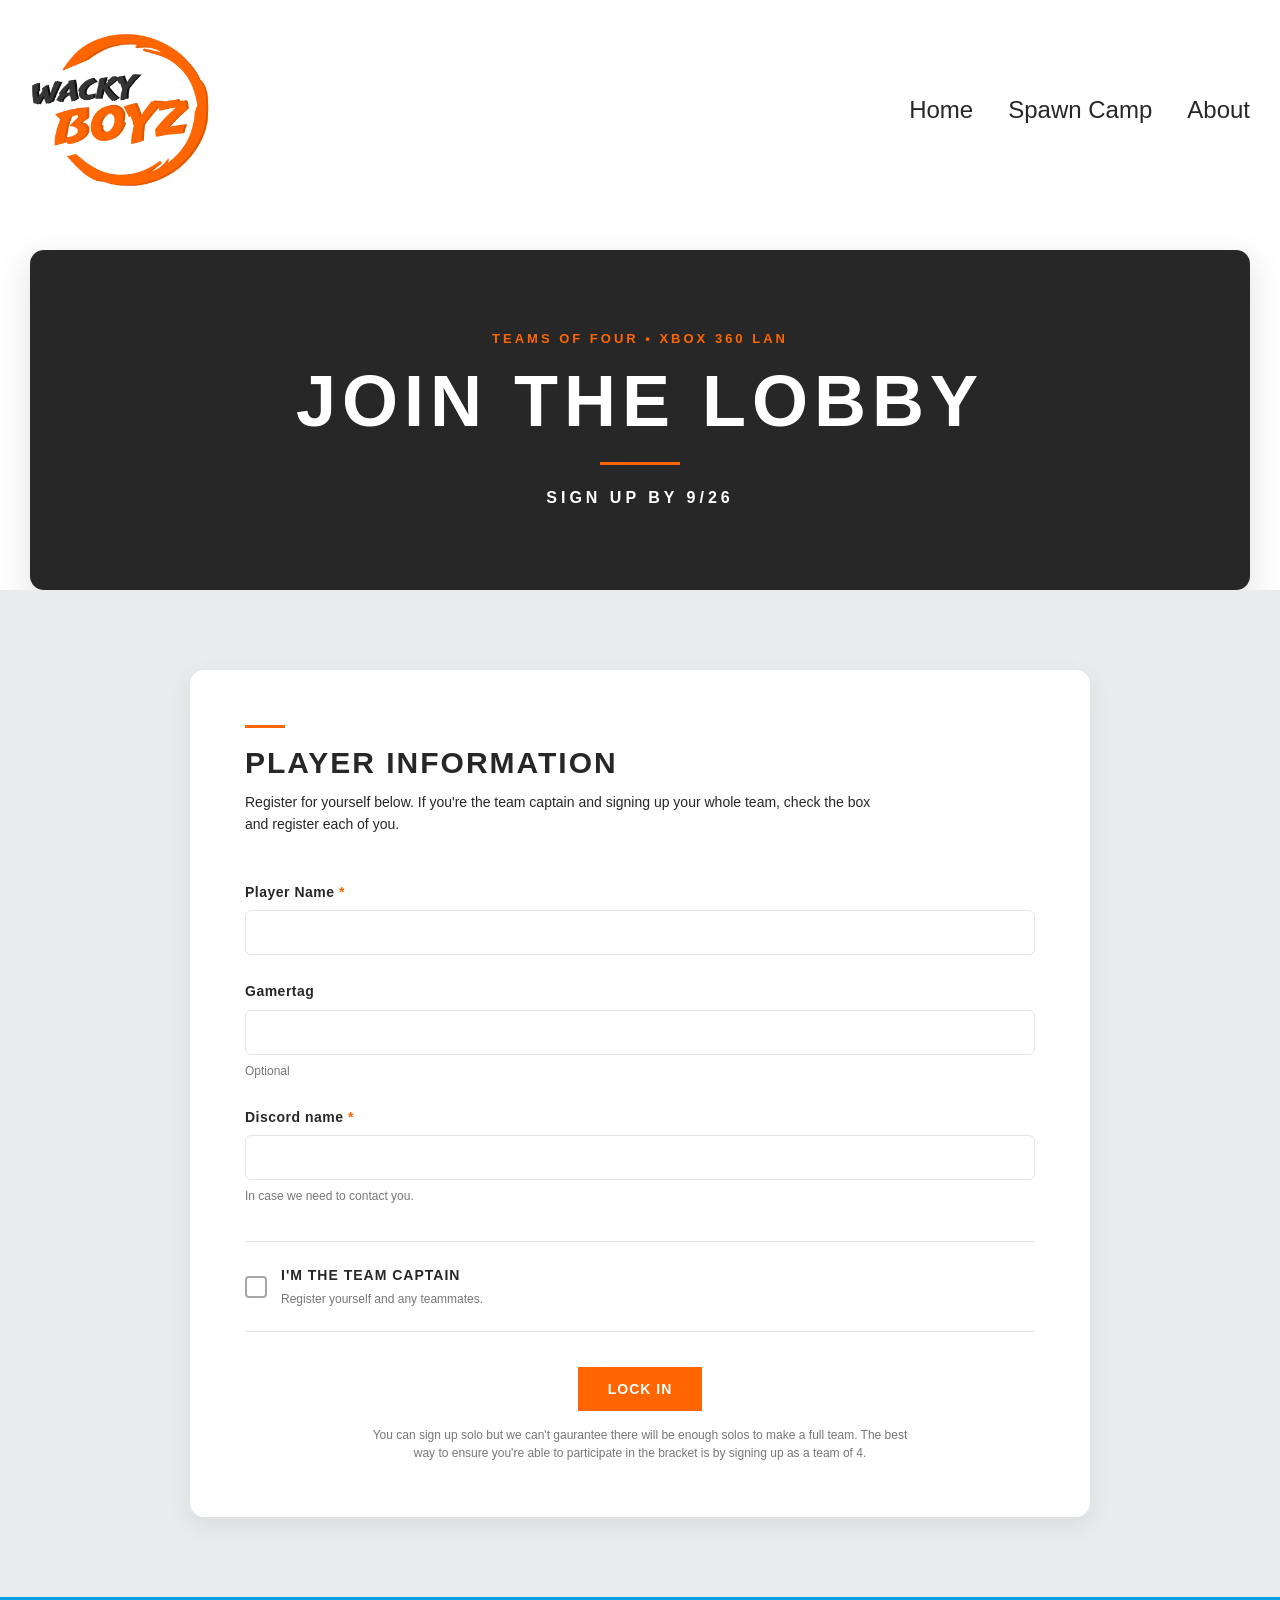
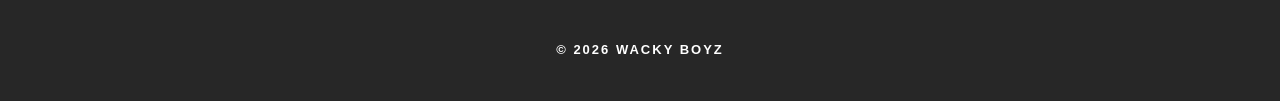
==== commit dd5fca34: "pop up messaging change" ====
--- a/spawn-camp-signup.html
+++ b/spawn-camp-signup.html
@@ -12,7 +12,7 @@
 
     <meta name="robots" content="noindex, nofollow">
 
-    <title>SPAWN CAMP Sign UP</title>
+    <title>Spawn Camp Sign UP</title>
 
 </head>
 
@@ -477,10 +477,8 @@
 
 
             <p>
-                If you register as a solo player and later
-                find a team, please <strong>contact us instead
-                of submitting another registration.</strong>
-                We'll update your registration.
+                If you register as a solo player <strong>we can't gaurantee there will be enough players for you to be on a team.</strong>
+                The best way to ensure you can participate in the bracket is by signing up with a full team.
             </p>
 
 
--- a/spawn-camp-signup-style.css
+++ b/spawn-camp-signup-style.css
@@ -159,7 +159,6 @@
 
     font-size: 14px;
 
-    font-weight: bold;
   }
 
 /*=========================
@@ -429,13 +428,12 @@
 
     margin: 15px auto 0;
 
-    color: var(--orange);
-
-    font-size: 14px;
+    color: #777;
+
+    font-size: 12px;
 
     line-height: 1.5;
 
-    font-weight: bold;
   }
 
 
